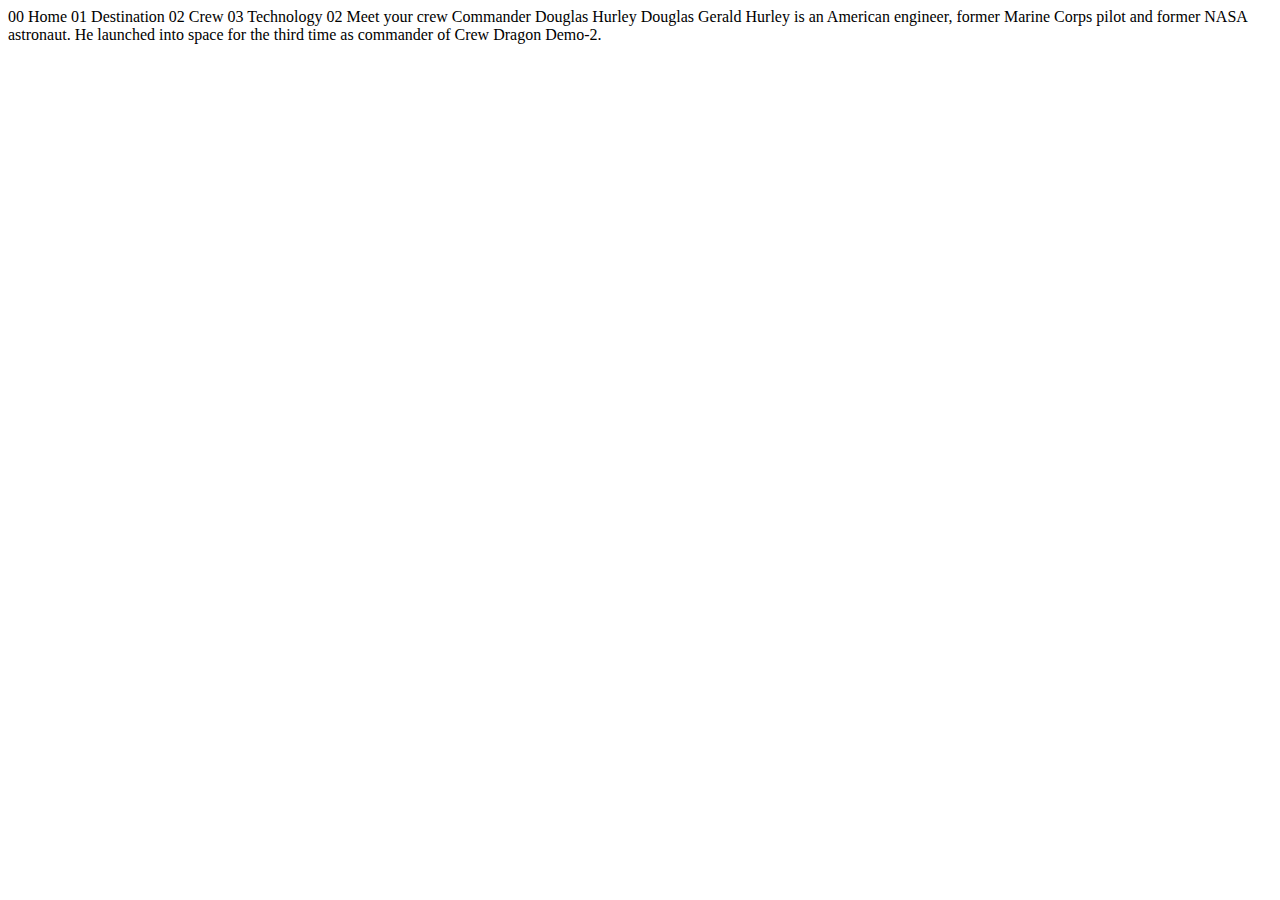
==== crew-commander.html @ 96310453 "first commit" ====
<!DOCTYPE html>
<html lang="en">
<head>
  <meta charset="UTF-8">
  <meta name="viewport" content="width=device-width, initial-scale=1.0">

  <link rel="icon" type="image/png" sizes="32x32" href="./assets/favicon-32x32.png">
  
  <title>Frontend Mentor | Space tourism website</title>
</head>
<body>

  00 Home
  01 Destination
  02 Crew
  03 Technology

  02 Meet your crew

  Commander
  Douglas Hurley

  Douglas Gerald Hurley is an American engineer, former Marine Corps pilot 
  and former NASA astronaut. He launched into space for the third time as 
  commander of Crew Dragon Demo-2.
</body>
</html>
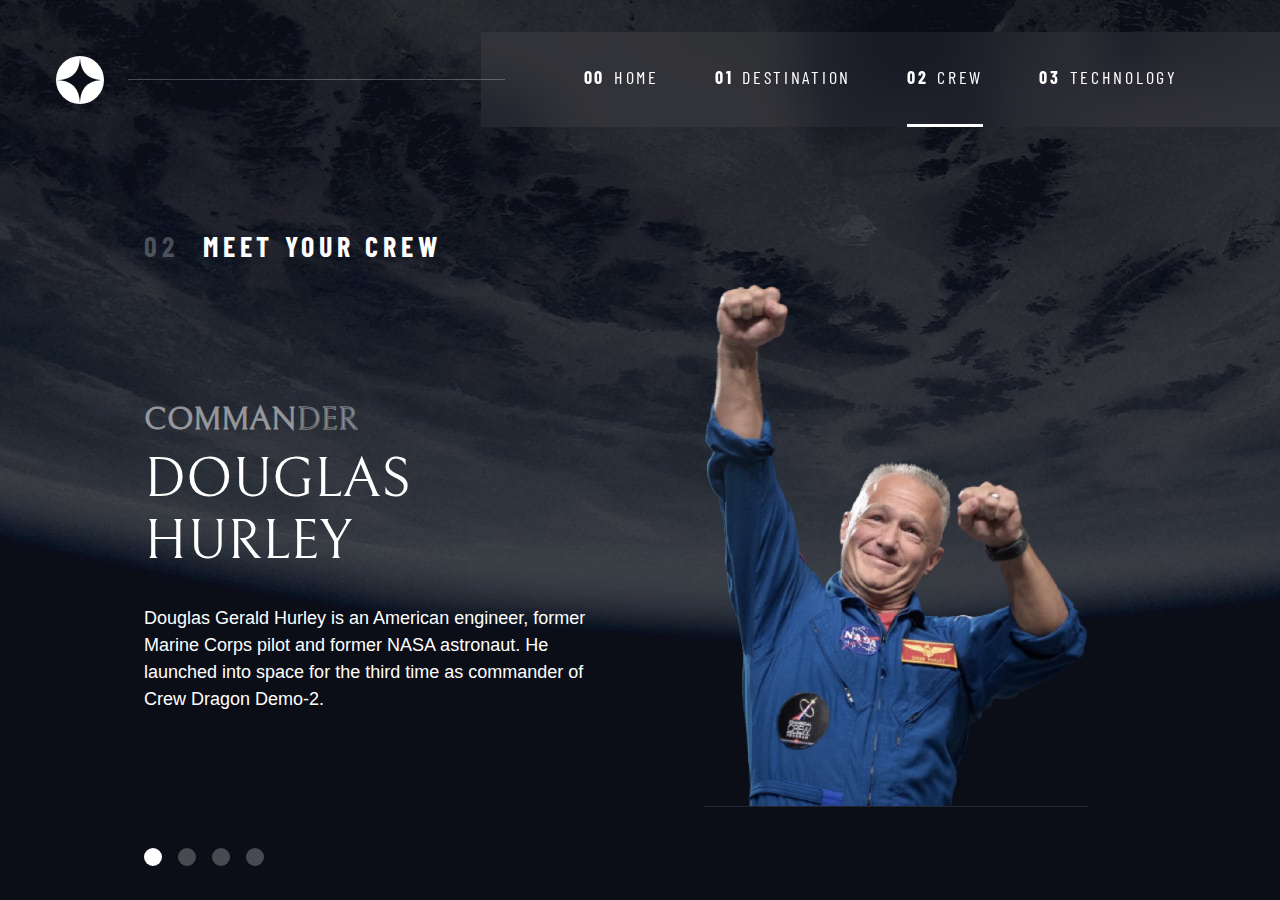
==== commit ba8c6b6d: "cre page done" ====
--- a/crew-commander.html
+++ b/crew-commander.html
@@ -1,27 +1,59 @@
 <!DOCTYPE html>
 <html lang="en">
-<head>
-  <meta charset="UTF-8">
-  <meta name="viewport" content="width=device-width, initial-scale=1.0">
+  <head>
+    <meta charset="UTF-8" />
+    <meta name="viewport" content="width=device-width, initial-scale=1.0" />
 
-  <link rel="icon" type="image/png" sizes="32x32" href="./assets/favicon-32x32.png">
-  
-  <title>Frontend Mentor | Space tourism website</title>
-</head>
-<body>
+    <link rel="icon" type="image/png" sizes="32x32" href="./assets/favicon-32x32.png" />
+    <link rel="stylesheet" href="/css/style.css" />
 
-  00 Home
-  01 Destination
-  02 Crew
-  03 Technology
-
-  02 Meet your crew
-
-  Commander
-  Douglas Hurley
-
-  Douglas Gerald Hurley is an American engineer, former Marine Corps pilot 
-  and former NASA astronaut. He launched into space for the third time as 
-  commander of Crew Dragon Demo-2.
-</body>
-</html>+    <title>Frontend Mentor | Space tourism website</title>
+  </head>
+  <body class="crew">
+    <a href="#main" class="skip-to-content">Skip to content</a>
+    <header class="primary-header flex">
+      <div class="logoDiv">
+        <img src="/assets/shared/logo.svg" alt="LOGO" class="logo" />
+      </div>
+      <button class="mobile-nav-toggle" aria-controls="primary-navigation"><span class="sr-only" aria-expanded="false">Menu</span></button>
+      <nav>
+        <!-- <hr> -->
+        <ul id="primary-navigation" data-visible="false" class="primary-navigation underline-indicators flex">
+          <li>
+            <a href="index.html" class="ff-serif-cond uppercase text-white letter-spacing-2"><span>00</span>Home</a>
+          </li>
+          <li>
+            <a href="destination-moon.html" class="ff-serif-cond uppercase text-white letter-spacing-2"><span>01</span>Destination</a>
+          </li>
+          <li class="active">
+            <a href="crew-commander.html" class="ff-serif-cond uppercase text-white letter-spacing-2"><span>02</span>Crew</a>
+          </li>
+          <li>
+            <a href="technology-spaceport.html" class="ff-serif-cond uppercase text-white letter-spacing-2"><span>03</span>Technology</a>
+          </li>
+        </ul>
+      </nav>
+    </header>
+    <main id="main" class="grid-container crew--grid-container flow">
+      <h1 class="numbered-title"><span aria-hidden="true">02</span> Meet your crew</h1>
+      <div class="dot-indicators flex">
+        <button aria-selected="true"><span class="sr-only">The commander</span></button>
+        <button aria-selected="false"><span class="sr-only">The mission specialist</span></button>
+        <button aria-selected="false"><span class="sr-only">The pilot</span></button>
+        <button aria-selected="false"><span class="sr-only">The crew engineer</span></button>
+      </div>
+      <article class="crew-details flow">
+        <div class="flow-space-small flow">
+          <h2 class="fs-600 ff-serif uppercase">Commander</h2>
+          <p class="fs-700 uppercase ff-serif">Douglas Hurley</p>
+        </div>
+        <p>Douglas Gerald Hurley is an American engineer, former Marine Corps pilot and former NASA astronaut. He launched into space for the third time as commander of Crew Dragon Demo-2.</p>
+      </article>
+      <picture>
+        <source srcset="/assets/crew/image-douglas-hurley.webp" type="image/webp" />
+        <img src="assets/crew/image-douglas-hurley.png" alt="Douglas Hurley" />
+      </picture>
+    </main>
+  </body>
+  <script src="/js/index.js"></script>
+</html>
--- a/css/style.css
+++ b/css/style.css
@@ -0,0 +1,789 @@
+@import url("https://fonts.googleapis.com/css2?family=Barlow+Condensed&family=Bellefair&display=swap");
+/*  ------------------------- */
+/* ------BASE STYLING----- */
+/*  ------------------------- */
+@layer base {
+  /* colors */
+  :root {
+    --deep-blue: 230 35% 7%;
+    --light-blue: 231 77% 90%;
+    --almost-white: 0 0% 100%;
+
+    /* TYPOGRAPHY */
+    /* FONT FAMILIES */
+    --ff-serif: "Bellefair", serif;
+    --ff-serif-normal: "Barlow", sans-serif;
+    --ff-serif-cond: "Barlow Condensed", sans-serif;
+
+    /* FONT SIZE */
+    --fs-900: clamp(5rem, 8vw + 1rem, 9.375rem);
+    --fs-800: 3.5rem;
+    --fs-700: 1.5rem;
+    --fs-600: 1rem;
+    --fs-500: 1rem;
+    --fs-450: 1.6rem;
+    --fs-400: 0.9375rem;
+    --fs-300: 1rem;
+    --fs-200: 0.875rem;
+  }
+
+  @media (min-width: 35rem) {
+    :root {
+      /* FONT SIZE  FOR TABLET SCREEN*/
+      --fs-800: 5rem;
+      --fs-700: 2.5rem;
+      --fs-600: 1.5rem;
+      --fs-500: 1.25rem;
+      --fs-400: 1rem;
+    }
+  }
+
+  @media (min-width: 45rem) {
+    :root {
+      /* FONT SIZE  FOR LARGEST SCREEN*/
+      --fs-800: 6.25rem;
+      --fs-700: 3.5rem;
+      --fs-600: 2rem;
+      --fs-500: 1.75rem;
+      --fs-400: 1.125rem;
+    }
+  }
+}
+
+/*  ------------------------- */
+/* -----RESETTING----- */
+/*  ------------------------- */
+@layer reset {
+  /* https://piccalil.li/blog/a-modern-css-reset */
+
+  *,
+  *::before,
+  *::after {
+    box-sizing: border-box; /*box-sizing */
+  }
+
+  body,
+  h1,
+  h2,
+  h3,
+  h4,
+  h5,
+  p,
+  figure,
+  picture {
+    margin: 0;
+  }
+
+  li,
+  ol,
+  ul {
+    list-style: none;
+    cursor: pointer;
+  }
+
+  a,
+  button {
+    text-decoration: none;
+    border: 0;
+  }
+
+  input,
+  button,
+  textarea,
+  select {
+    font: inherit;
+  }
+
+  html:focus-within {
+    scroll-behavior: smooth;
+  }
+
+  body {
+    font-family: var(--ff-serif-normal);
+    font-size: var(--fs-400);
+    line-height: 1.5;
+    text-rendering: optimizeSpeed !important;
+    min-height: 100vh;
+    background-color: hsl(var(--deep-blue));
+    color: hsl(var(--almost-white));
+    display: grid;
+    grid-template-rows: min-content 1fr;
+    overflow-x: hidden;
+  }
+  img,
+  picture {
+    max-width: 100%;
+    display: block;
+  }
+
+  @media (prefers-reduced-motion: reduce) {
+    html:focus-within {
+      scroll-behavior: auto !important;
+    }
+    *,
+    *::before,
+    *::after {
+      animation-duration: 0.01ms !important;
+      animation-iteration-count: 1 !important;
+      transition-duration: 0.01ms !important;
+      scroll-behavior: auto !important;
+    }
+  }
+}
+
+/*  ------------------------- */
+/* -----utility classes----- */
+/*  ------------------------- */
+@layer utilities {
+  /* typography */
+  .ff-serif {
+    font-family: var(--ff-serif);
+  }
+  .ff-serif-cond {
+    font-family: var(--ff-serif-cond);
+  }
+  .ff-serif-normal {
+    font-family: var(--ff-serif-normal);
+  }
+  .letter-spacing-3 {
+    letter-spacing: 4.75px;
+  }
+  .letter-spacing-2 {
+    letter-spacing: 2.7px;
+  }
+  .letter-spacing-1 {
+    letter-spacing: 2.35px;
+  }
+  /* colors */
+  .text-white {
+    color: hsl(var(--almost-white));
+  }
+  .text-middle {
+    color: hsl(var(--light-blue));
+  }
+  .text-dark {
+    color: hsl(var(--deep-blue));
+  }
+
+  .bg-white {
+    background-color: hsl(var(--almost-white));
+  }
+  .bg-middle {
+    background-color: hsl(var(--light-blue));
+  }
+  .bg-dark {
+    background-color: hsl(var(--deep-blue));
+  }
+
+  .tab-list {
+    --gap: 2rem;
+  }
+
+  .uppercase {
+    text-transform: uppercase;
+  }
+
+  .fs-900 {
+    font-size: var(--fs-900);
+  }
+  .fs-800 {
+    font-size: var(--fs-800);
+  }
+  .fs-700 {
+    font-size: var(--fs-700);
+  }
+  .fs-600 {
+    font-size: var(--fs-600);
+  }
+  .fs-500 {
+    font-size: var(--fs-500);
+  }
+  .fs-450 {
+    font-size: var(--fs-450);
+  }
+  .fs-400 {
+    font-size: var(--fs-400);
+  }
+  .fs-300 {
+    font-size: var(--fs-300);
+  }
+  .fs-200 {
+    font-size: var(--fs-200);
+  }
+
+  .fs-900,
+  .fs-800,
+  .fs-700,
+  .fs-600 {
+    line-height: 1.1;
+  }
+  .dot-indicators > * {
+    cursor: pointer;
+    border: 0;
+    border-radius: 50%;
+    padding: 0.5em;
+    background-color: hsl(var(--almost-white) / 0.25) !important;
+  }
+
+  .dot-indicators > *:hover,
+  .dot-indicators > *:focus {
+    background-color: hsl(var(--almost-white) / 0.5) !important;
+  }
+
+  .dot-indicators > [aria-selected="true"] {
+    background-color: hsl(var(--almost-white) / 1) !important;
+  }
+
+  .numbered-title {
+    font-family: var(--ff-serif-cond);
+    font-size: var(--fs-500);
+    text-transform: uppercase;
+    letter-spacing: 4.72px;
+  }
+
+  .numbered-title span {
+    margin-right: 0.5em;
+    font-weight: 700;
+    color: hsl(var(--almost-white) / 0.25);
+  }
+
+  /* display-utility */
+
+  .flex {
+    display: flex;
+    gap: var(--gap, 1rem);
+  }
+  .grid {
+    display: grid;
+    gap: var(--gap, 1rem);
+  }
+
+  .d-block {
+    display: block;
+  }
+  .flow > *:where(:not(:first-child)) {
+    margin-top: var(--flow-space, 1rem);
+  }
+
+  .flow-space-small {
+    --flow-space: 0.75rem;
+  }
+
+  .container {
+    padding-inline: 2em;
+    margin-inline: auto;
+    max-width: 80rem;
+  }
+
+  .sr-only {
+    position: absolute;
+    width: 1px;
+    height: 1px;
+    padding: 0;
+    margin: -1px;
+    overflow: hidden;
+    clip: rect(0, 0, 0, 0);
+    white-space: nowrap;
+    border-width: 0;
+  }
+
+  .skip-to-content {
+    position: absolute;
+    z-index: 9999;
+    background: hsl(var(--almost-white));
+    color: hsl(var(--deep-blue));
+    padding: 0.5em 1em;
+    margin-inline: auto;
+    transform: translateY(-100%);
+    transition: transform 250ms ease-in;
+  }
+
+  .skip-to-content:focus {
+    transform: translateY(0);
+  }
+  @layer navigation {
+    .logo {
+      /* margin: 1rem; */
+      margin: 1.5rem clamp(1.5rem, 5vw, 3.5rem);
+    }
+
+    .primary-header {
+      justify-content: space-between;
+      align-items: center;
+    }
+
+    .primary-navigation {
+      --gap: clamp(1.5rem, 5vw, 3.5rem);
+      --underline-gap: 2rem;
+      backdrop-filter: blur(1.5rem);
+      background: hsl(var(--almost-white) / 0.05);
+      margin: 0;
+      padding: 0;
+    }
+
+    .mobile-nav-toggle {
+      display: none;
+    }
+    /* .primary-navigation.underline-indicators > .active {
+      border: 0;
+    } */
+
+    @media (max-width: 35em) {
+      .primary-navigation {
+        position: fixed !important;
+        /* backdrop-filter: blur(2rem) !important; */
+        inset: 0 0 0 28% !important;
+        z-index: 5;
+        --underline-gap: 0rem;
+        padding: min(20rem, 15vh) 2rem;
+        margin: 0;
+        flex-direction: column;
+        transform: translate(100%);
+        transition: ease-in-out 0.5s;
+      }
+
+      .primary-navigation[data-visible="true"] {
+        transform: translate(0);
+      }
+
+      .primary-navigation.underline-indicators > .active {
+        border: 0;
+      }
+
+      .mobile-nav-toggle {
+        display: block;
+        position: absolute;
+        z-index: 10;
+        right: 1rem;
+        top: 2rem;
+        background: transparent;
+        background-image: url(/assets/shared/icon-hamburger.svg);
+        background-repeat: no-repeat;
+        background-position: center;
+        width: 1.5rem;
+        aspect-ratio: 1;
+        /* height: 1.5rem; */
+        border: 0;
+        transition: ease-in-out 0.5s;
+      }
+
+      .mobile-nav-toggle[aria-expanded="true"] {
+        background-image: url(/assets/shared/icon-close.svg);
+      }
+
+      /* .mobile-nav-toggle:focus-visible {
+        /* outline: 3px solid red; */
+      /* outline-offset: 5px; */
+      /* } */
+
+      @media (hover: hover) {
+        .underline-indicators > *:hover {
+          border-color: hsl(var(--almost-white) / 0.5);
+        }
+      }
+    }
+
+    .primary-navigation a > span {
+      font-weight: 700;
+      margin-right: 0.5em;
+    }
+
+    @media (min-width: 35em) {
+      .primary-navigation {
+        padding-inline: clamp(3rem, 8vw, 7rem);
+      }
+    }
+
+    @media (min-width: 35em) and (max-width: 44em) {
+      .primary-navigation a > span {
+        display: none;
+      }
+    }
+
+    @media (min-width: 45em) {
+      .primary-header::before {
+        content: "";
+        display: block;
+        position: relative;
+        background: hsl(var(--almost-white) / 0.25);
+        width: 100%;
+        height: 1px;
+        order: -1;
+        /* left: 2.5rem; */
+        margin-right: -2.5rem;
+        z-index: 3;
+      }
+
+      .logoDiv {
+        order: -2;
+      }
+
+      .primary-navigation {
+        margin-block: 2rem;
+      }
+    }
+
+    .underline-indicators > * {
+      padding: var(--underline-gap, 0.5rem) 0;
+      border-bottom: 0.2em solid hsl(var(--almost-white) / 0);
+      background-color: transparent !important;
+      /* border: 2px solid white; */
+    }
+
+    .underline-indicators > *:hover,
+    .underline-indicators > *:focus {
+      border-color: hsl(var(--almost-white) / 0.5);
+    }
+
+    .underline-indicators > .active,
+    .underline-indicators > [aria-selected="true"] {
+      color: hsl(var(--almost-white) / 1);
+      border-color: hsl(var(--almost-white) / 1);
+    }
+  }
+}
+
+@layer explore-button {
+  .large-button {
+    font-size: 2rem;
+    position: relative;
+    z-index: 1;
+    display: inline-grid;
+    place-items: center;
+    padding: 0 1em;
+    border-radius: 50%;
+    aspect-ratio: 1;
+  }
+  .large-button::after {
+    content: "";
+    position: absolute;
+    z-index: -1;
+    width: 100%;
+    height: 100%;
+    background: hsl(var(--almost-white) / 0.1);
+    border-radius: 50%;
+    opacity: 0;
+    transition: opacity 500ms linear, transform 750ms ease-in-out;
+  }
+  .pulser {
+    width: 10px;
+    height: 10px;
+    background: hsl(var(--deep-blue));
+    border-radius: 50%;
+    position: absolute;
+    top: 48.5%;
+    left: 48%;
+    /* transform: translateY(120px); */
+    animation: orbit 5s linear infinite;
+    z-index: 3;
+  }
+  .pulser1 {
+    width: 10px;
+    height: 10px;
+    background: hsl(var(--deep-blue));
+    border-radius: 50%;
+    position: absolute;
+    top: 48.5%;
+    left: 48%;
+    /* transform: translateY(120px); */
+    animation: orbit1 5s linear infinite;
+    z-index: 3;
+  }
+
+  @keyframes orbit {
+    from {
+      transform: rotate(0deg) translateX(99px);
+    }
+    to {
+      transform: rotate(360deg) translateX(100px);
+    }
+  }
+
+  @keyframes orbit1 {
+    from {
+      transform: rotate(0deg) translateX(100px);
+    }
+    to {
+      transform: rotate(-360deg) translateX(100px);
+    }
+  }
+
+  .large-button::before {
+    content: "";
+    position: absolute;
+    z-index: -1;
+    width: 100%;
+    height: 100%;
+    background: hsl(var(--almost-white) / 0.1);
+    border-radius: 50%;
+    opacity: 0;
+    transition: opacity 500ms linear, transform 750ms ease-in-out;
+    animation: pulse 1500ms cubic-bezier(0.9, 0.7, 0.5, 0.9) infinite;
+  }
+  @keyframes pulse {
+    0% {
+      opacity: 0;
+    }
+    50% {
+      transform: scale(1.1);
+      opacity: 1;
+    }
+  }
+
+  .large-button:hover::after,
+  .large-button:focus::after {
+    opacity: 1;
+    transform: scale(1.5);
+    animation: none;
+  }
+}
+
+@layer background {
+  body {
+    background-size: cover;
+    background-position: bottom center;
+    background-repeat: no-repeat;
+  }
+
+  .home {
+    background-image: url(/assets/home/background-home-mobile.jpg);
+  }
+
+  @media (min-width: 35rem) {
+    body {
+      background-image: url(/assets/home/background-home-tablet.jpg);
+      background-position: center center;
+    }
+  }
+
+  @media (min-width: 45rem) {
+    .home {
+      background-image: url(/assets/home/background-home-desktop.jpg);
+    }
+  }
+  /*  ------------------------- */
+  /* -----destination background----- */
+  /*  ------------------------- */
+
+  .destination {
+    background-image: url(/assets/destination/background-destination-mobile.jpg);
+  }
+
+  @media (min-width: 35rem) {
+    .destination {
+      background-image: url(/assets/destination/background-destination-tablet.jpg);
+      background-position: center center;
+    }
+  }
+
+  @media (min-width: 45rem) {
+    .destination {
+      background-image: url(/assets/destination/background-destination-desktop.jpg);
+    }
+  }
+
+  /*  ------------------------- */
+  /* -----crew background----- */
+  /*  ------------------------- */
+
+  .crew {
+    background-image: url(/assets/crew/background-crew-mobile.jpg);
+  }
+
+  @media (min-width: 35rem) {
+    .crew {
+      background-image: url(/assets/crew/background-crew-tablet.jpg);
+      background-position: center center;
+    }
+  }
+
+  @media (min-width: 45rem) {
+    .crew {
+      background-image: url(/assets/crew/background-crew-desktop.jpg);
+    }
+  }
+
+  /*  ------------------------- */
+  /* -----Technology background----- */
+  /*  ------------------------- */
+
+  .technology {
+    background-image: url(/assets/technology/background-technology-mobile.jpg);
+  }
+
+  @media (min-width: 35rem) {
+    .technology {
+      background-image: url(/assets/technology/background-technology-tablet.jpg);
+      background-position: center center;
+    }
+  }
+
+  @media (min-width: 45rem) {
+    .technology {
+      background-image: url(/assets/technology/background-technology-desktop.jpg);
+    }
+  }
+}
+
+@layer layouts {
+  .grid-container {
+    /* border: 5px solid green; */
+    display: grid;
+    place-items: center;
+    text-align: center;
+    padding-inline: 1rem;
+    padding-bottom: 4rem;
+  }
+  .grid-container p:not([class]) {
+    max-width: 50ch;
+  }
+  .numbered-title {
+    grid-area: title;
+  }
+  /*  ------------------------- */
+  /* -----destination layouts----- */
+  /*  ------------------------- */
+  .destination--grid-container {
+    --flow-space: 2rem;
+    grid-template-areas:
+      "title"
+      "image"
+      "tabs"
+      "content";
+  }
+
+  .destination--grid-container > picture {
+    grid-area: image;
+    max-width: 65%;
+  }
+  .destination--grid-container > .tab-list {
+    grid-area: tabs;
+  }
+  .destination--grid-container > .destination-info {
+    grid-area: content;
+  }
+  .destination-meta {
+    flex-direction: column;
+    border-top: 1px solid hsl(var(--almost-white) / 0.1);
+    margin-top: 2.5rem;
+    padding-top: 2.5rem;
+  }
+
+  @media (min-width: 35em) {
+    .numbered-title {
+      justify-self: start;
+      margin-top: 2rem;
+    }
+    .destination-meta {
+      flex-direction: row;
+      justify-content: space-evenly;
+    }
+    .destination--grid-container > picture {
+      max-width: 60%;
+    }
+    .crew--grid-container {
+      padding-bottom: 0;
+      grid-template-areas:
+        "title"
+        "content"
+        "tabs"
+        "image" !important;
+    }
+  }
+
+  @media (min-width: 45em) {
+    .grid-container {
+      text-align: left;
+      column-gap: var(--container-gap, 2rem);
+      /* grid-template-columns: minmax(2rem, 1fr) repeat(2, minmax(0, 30rem)) minmax(2rem, 1fr); */
+      grid-template-columns: minmax(2rem, 1fr) minmax(0, 30rem) minmax(0, 30rem) minmax(2rem, 1fr);
+    }
+
+    .home--grid-container {
+      padding-bottom: 6rem;
+      place-items: end;
+    }
+
+    .home--grid-container > *:first-child {
+      grid-column: 2;
+      /* outline: 2px solid yellow; */
+    }
+    .home--grid-container > *:last-child {
+      grid-column: 3;
+      /* outline: 2px solid red; */
+    }
+    .destination--grid-container {
+      justify-items: start;
+      align-items: start;
+      grid-template-areas:
+        ". title title ."
+        ". image tabs ."
+        ". image content .";
+    }
+    .destination--grid-container > picture,
+    .crew--grid-container > picture {
+      max-width: 80%;
+    }
+    .destination-meta p {
+      font-size: 1.75rem;
+    }
+    .destination-meta {
+      justify-content: start;
+      --gap: min(6vw, 6rem);
+    }
+
+    .crew--grid-container {
+      grid-template-areas:
+        ".  title image ."
+        ". content image ."
+        ". content image ."
+        ". tabs image ." !important;
+    }
+    .crew--grid-container > .dot-indicators {
+      justify-self: start;
+    }
+  }
+
+  /*  ------------------------- */
+  /* -----crew layouts----- */
+  /*  ------------------------- */
+
+  .crew--grid-container {
+    --flow-space: 2rem;
+    grid-template-areas:
+      "title"
+      "image"
+      "tabs"
+      "content";
+  }
+  .crew--grid-container > picture {
+    grid-area: image;
+    border-bottom: 1px solid hsl(var(--almost-white) / 0.1);
+  }
+
+  .crew--grid-container > .dot-indicators {
+    grid-area: tabs;
+  }
+
+  .crew--grid-container > .crew-details {
+    grid-area: content;
+  }
+  .crew--grid-container > .crew-details h2 {
+    /* color: hsl(var(--almost-white) / .5); */
+    opacity: 0.5;
+  }
+}
+
+@layer image-rotation {
+  .destination--grid-container > picture {
+    animation: spin 4s infinite linear;
+  }
+  @keyframes spin {
+    from {
+      transform: rotate(0deg);
+    }
+    to {
+      transform: rotate(359deg);
+    }
+  }
+}
